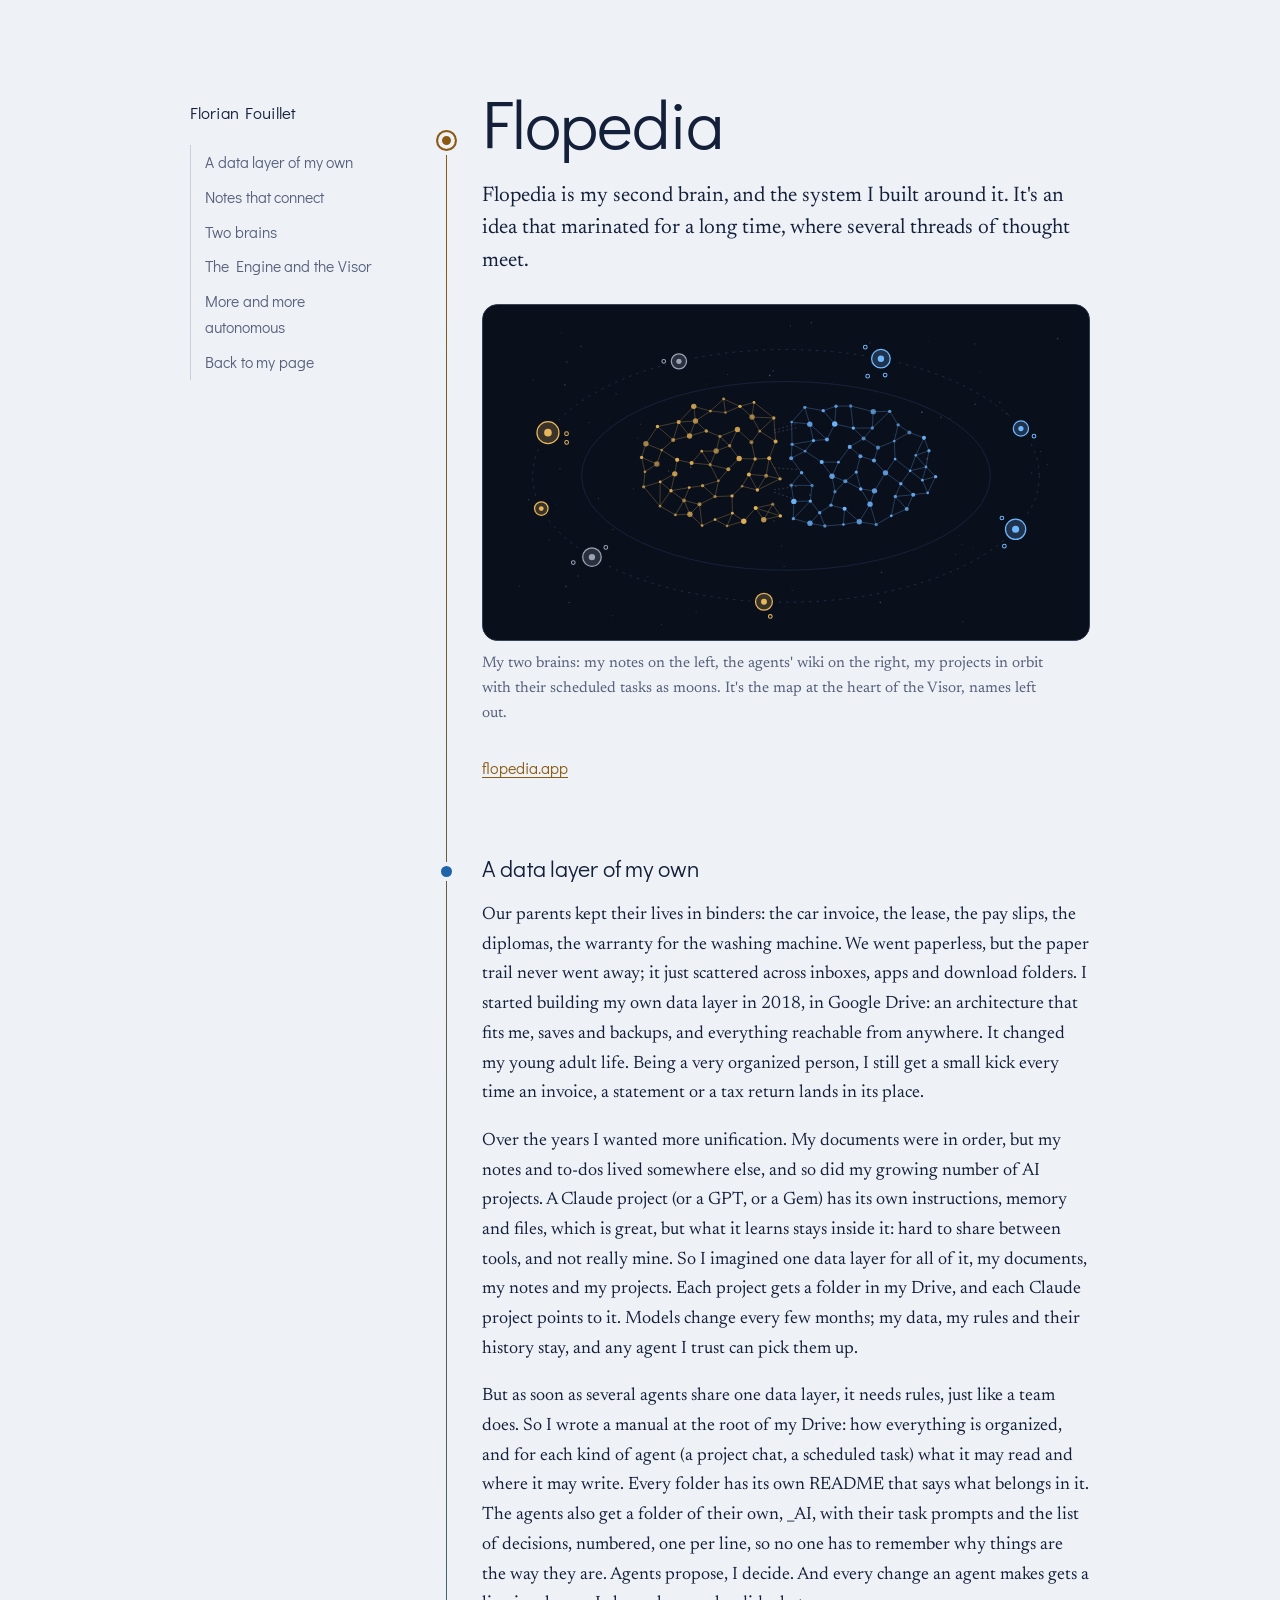
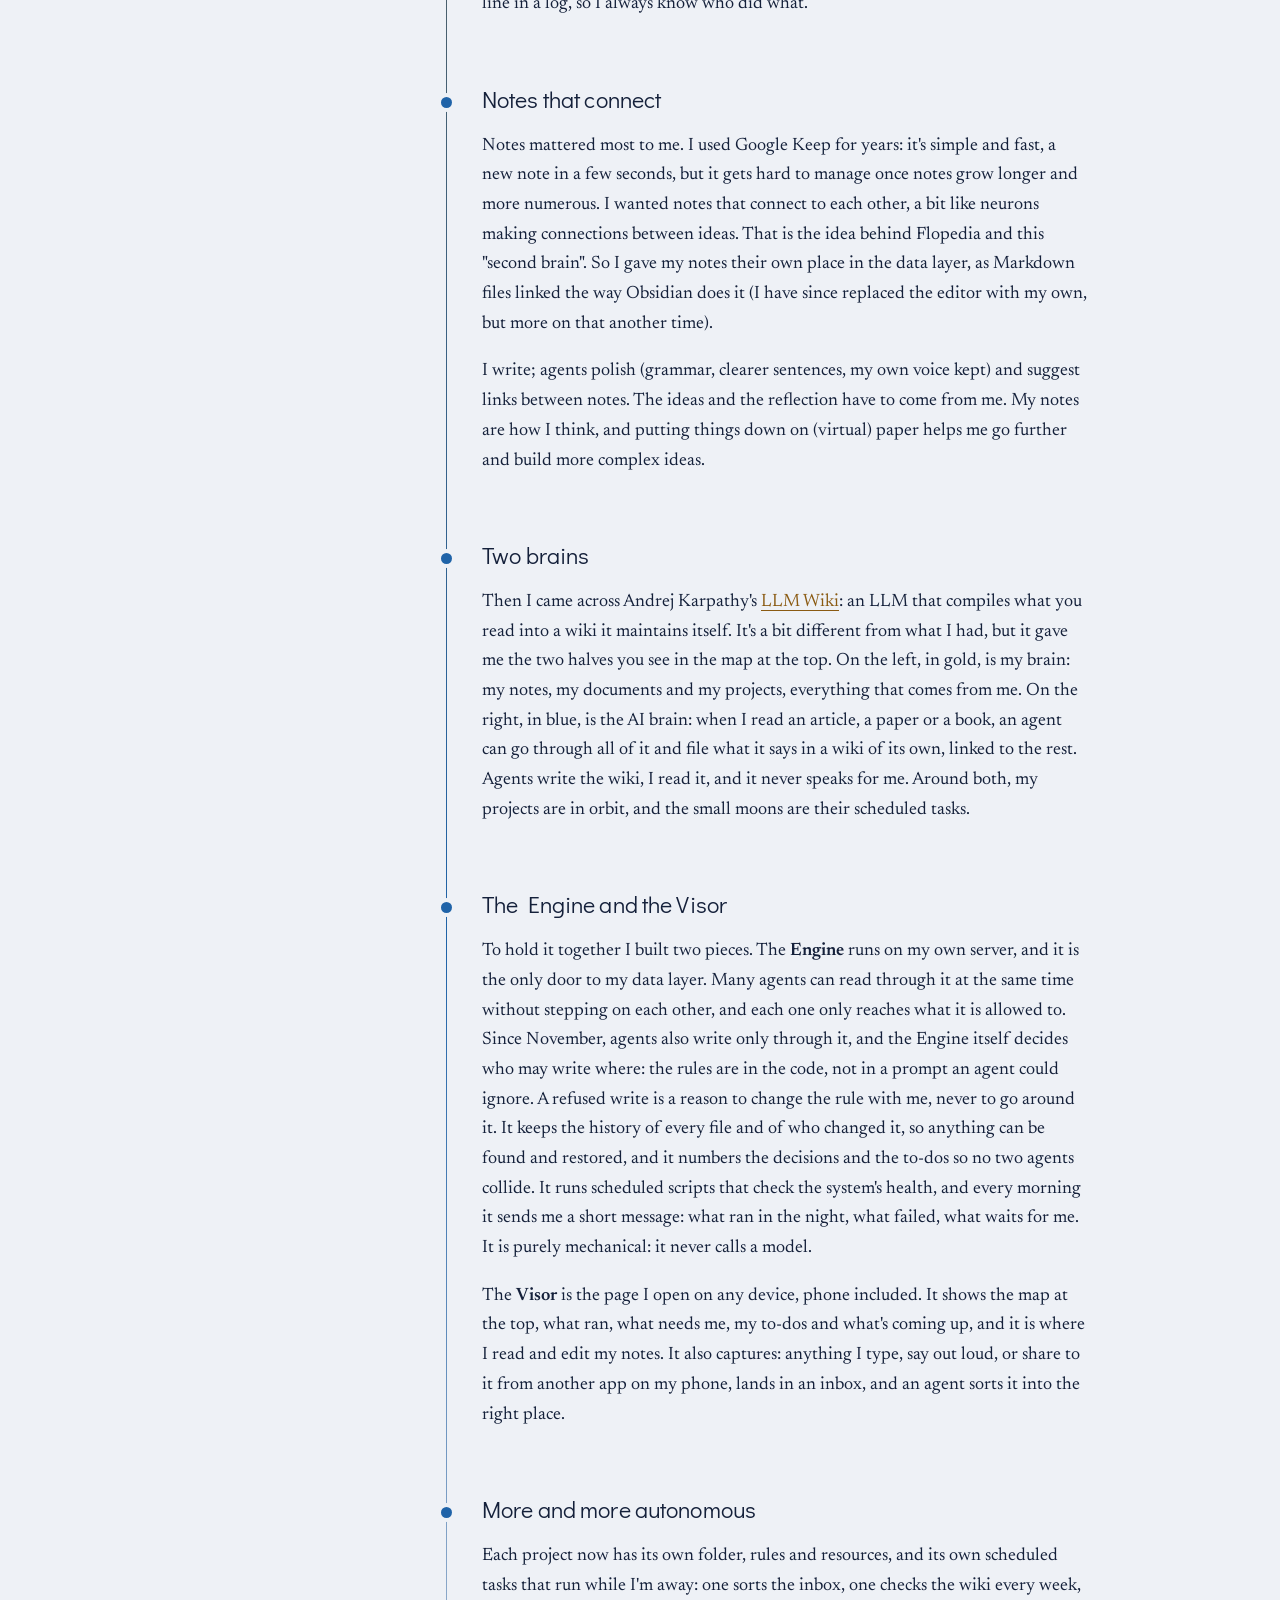
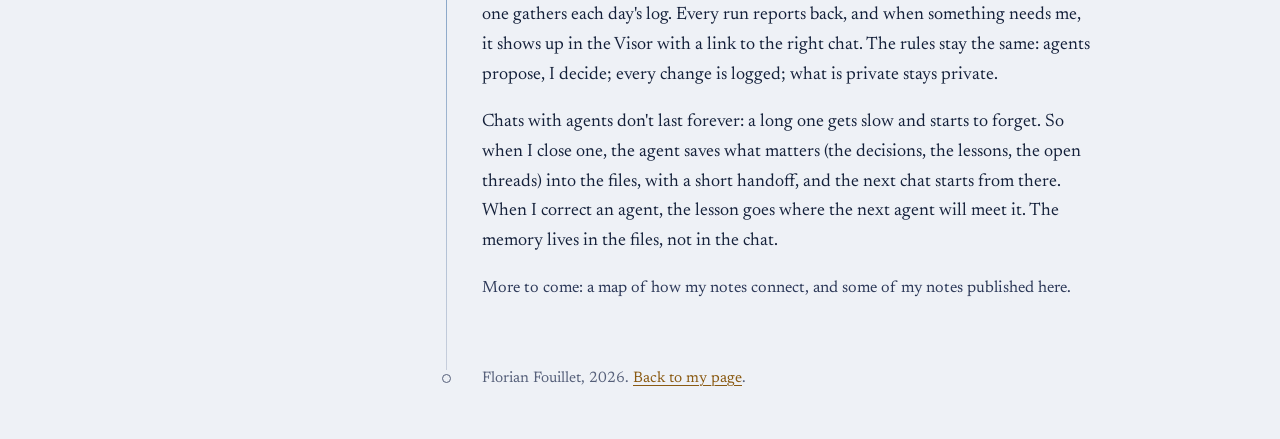
==== flopedia/index.html @ aed80db9 "v1.3: Projects first, the four latest posts, My AI masterclass, and two new pages, /flopedia/ and /m" ====
<!doctype html>
<html lang="en">
<head>
<meta charset="utf-8">
<meta name="viewport" content="width=device-width, initial-scale=1">
<title>Flopedia · Florian Fouillet</title>
<meta name="description" content="Flopedia, Florian Fouillet's second brain: a data layer of his own, notes that connect, a wiki written by AI agents, and the Engine and the Visor that hold it together.">
<meta name="color-scheme" content="dark light">
<link rel="icon" href="/favicon.svg" type="image/svg+xml">
<link rel="apple-touch-icon" href="/apple-touch-icon.png">
<link rel="stylesheet" href="/style.css">
</head>
<body>
<div class="page">

<nav class="toc" aria-label="On this page">
  <a href="/" class="toc-name">Florian Fouillet</a>
  <ul>
    <li><a href="#data-layer">A data layer of my own</a></li>
    <li><a href="#notes">Notes that connect</a></li>
    <li><a href="#two-brains">Two brains</a></li>
    <li><a href="#engine-visor">The Engine and the Visor</a></li>
    <li><a href="#autonomous">More and more autonomous</a></li>
    <li><a href="/">Back to my page</a></li>
  </ul>
</nav>

<div class="content">

<header class="hero" id="top">
  <span class="node node-head" aria-hidden="true"></span>
  <h1>Flopedia</h1>
  <p class="lead">Flopedia is my second brain, and the system I built around it. It's an idea that marinated for a long time, where several threads of thought meet.</p>
  <figure class="map">
      <img src="/flopedia-map.svg" width="720" height="400" alt="A brain drawn as two constellations, gold on the left for my notes and blue on the right for the wiki, circled by an orbit of projects with small moons for their scheduled tasks.">
      <figcaption>My two brains: my notes on the left, the agents' wiki on the right, my projects in orbit with their scheduled tasks as moons. It's the map at the heart of the Visor, names left out.</figcaption>
    </figure>
  <nav class="links" aria-label="Elsewhere">
    <a href="https://flopedia.app/" target="_blank" rel="noopener">flopedia.app</a>
  </nav>
</header>

<main class="lesson">

<section id="data-layer" aria-labelledby="data-layer-h">
  <h2 id="data-layer-h"><span class="node" aria-hidden="true"></span>A data layer of my own</h2>
  <p>Our parents kept their lives in binders: the car invoice, the lease, the pay slips, the diplomas, the warranty for the washing machine. We went paperless, but the paper trail never went away; it just scattered across inboxes, apps and download folders. I started building my own data layer in 2018, in Google Drive: an architecture that fits me, saves and backups, and everything reachable from anywhere. It changed my young adult life. Being a very organized person, I still get a small kick every time an invoice, a statement or a tax return lands in its place.</p>
  <p>Over the years I wanted more unification. My documents were in order, but my notes and to-dos lived somewhere else, and so did my growing number of AI projects. A Claude project (or a GPT, or a Gem) has its own instructions, memory and files, which is great, but what it learns stays inside it: hard to share between tools, and not really mine. So I imagined one data layer for all of it, my documents, my notes and my projects. Each project gets a folder in my Drive, and each Claude project points to it. Models change every few months; my data, my rules and their history stay, and any agent I trust can pick them up.</p>
  <p>But as soon as several agents share one data layer, it needs rules, just like a team does. So I wrote a manual at the root of my Drive: how everything is organized, and for each kind of agent (a project chat, a scheduled task) what it may read and where it may write. Every folder has its own README that says what belongs in it. The agents also get a folder of their own, _AI, with their task prompts and the list of decisions, numbered, one per line, so no one has to remember why things are the way they are. Agents propose, I decide. And every change an agent makes gets a line in a log, so I always know who did what.</p>
</section>

<section id="notes" aria-labelledby="notes-h">
  <h2 id="notes-h"><span class="node" aria-hidden="true"></span>Notes that connect</h2>
  <p>Notes mattered most to me. I used Google Keep for years: it's simple and fast, a new note in a few seconds, but it gets hard to manage once notes grow longer and more numerous. I wanted notes that connect to each other, a bit like neurons making connections between ideas. That is the idea behind Flopedia and this "second brain". So I gave my notes their own place in the data layer, as Markdown files linked the way Obsidian does it (I have since replaced the editor with my own, but more on that another time).</p>
  <p>I write; agents polish (grammar, clearer sentences, my own voice kept) and suggest links between notes. The ideas and the reflection have to come from me. My notes are how I think, and putting things down on (virtual) paper helps me go further and build more complex ideas.</p>
</section>

<section id="two-brains" aria-labelledby="two-brains-h">
  <h2 id="two-brains-h"><span class="node" aria-hidden="true"></span>Two brains</h2>
  <p>Then I came across Andrej Karpathy's <a href="https://gist.github.com/karpathy/442a6bf555914893e9891c11519de94f" target="_blank" rel="noopener">LLM Wiki</a>: an LLM that compiles what you read into a wiki it maintains itself. It's a bit different from what I had, but it gave me the two halves you see in the map at the top. On the left, in gold, is my brain: my notes, my documents and my projects, everything that comes from me. On the right, in blue, is the AI brain: when I read an article, a paper or a book, an agent can go through all of it and file what it says in a wiki of its own, linked to the rest. Agents write the wiki, I read it, and it never speaks for me. Around both, my projects are in orbit, and the small moons are their scheduled tasks.</p>
</section>

<section id="engine-visor" aria-labelledby="engine-visor-h">
  <h2 id="engine-visor-h"><span class="node" aria-hidden="true"></span>The Engine and the Visor</h2>
  <p>To hold it together I built two pieces. The <strong>Engine</strong> runs on my own server, and it is the only door to my data layer. Many agents can read through it at the same time without stepping on each other, and each one only reaches what it is allowed to. Since November, agents also write only through it, and the Engine itself decides who may write where: the rules are in the code, not in a prompt an agent could ignore. A refused write is a reason to change the rule with me, never to go around it. It keeps the history of every file and of who changed it, so anything can be found and restored, and it numbers the decisions and the to-dos so no two agents collide. It runs scheduled scripts that check the system's health, and every morning it sends me a short message: what ran in the night, what failed, what waits for me. It is purely mechanical: it never calls a model.</p>
  <p>The <strong>Visor</strong> is the page I open on any device, phone included. It shows the map at the top, what ran, what needs me, my to-dos and what's coming up, and it is where I read and edit my notes. It also captures: anything I type, say out loud, or share to it from another app on my phone, lands in an inbox, and an agent sorts it into the right place.</p>
</section>

<section id="autonomous" aria-labelledby="autonomous-h">
  <h2 id="autonomous-h"><span class="node" aria-hidden="true"></span>More and more autonomous</h2>
  <p>Each project now has its own folder, rules and resources, and its own scheduled tasks that run while I'm away: one sorts the inbox, one checks the wiki every week, one gathers each day's log. Every run reports back, and when something needs me, it shows up in the Visor with a link to the right chat. The rules stay the same: agents propose, I decide; every change is logged; what is private stays private.</p>
  <p>Chats with agents don't last forever: a long one gets slow and starts to forget. So when I close one, the agent saves what matters (the decisions, the lessons, the open threads) into the files, with a short handoff, and the next chat starts from there. When I correct an agent, the lesson goes where the next agent will meet it. The memory lives in the files, not in the chat.</p>
  <p class="aside">More to come: a map of how my notes connect, and some of my notes published here.</p>
</section>

</main>

<footer class="foot">
  <span class="node node-end" aria-hidden="true"></span>
  <p>Florian Fouillet, 2026. <a href="/">Back to my page</a>.</p>
</footer>

</div>
</div>
<script type="module" src="https://static.cloudflareinsights.com/beacon.min.js" data-cf-beacon='{"token": "4ac5de55cd004744860b5122ab88b4a5"}'></script>
</body>
</html>
---- style.css ----
/* florianfouillet.com: one page, one stylesheet, no script, no outside request.
   The page hangs on one line, like devices on an industrial line topology: each section is a node on it.
   Shape carries meaning as well as colour (the head node is a ring, the others are dots). */

@font-face { font-family: "Newsreader"; src: url("/fonts/Newsreader.woff") format("woff"); font-weight: 200 800; font-style: normal; font-display: swap; }
@font-face { font-family: "Newsreader"; src: url("/fonts/Newsreader-Italic.woff") format("woff"); font-weight: 200 800; font-style: italic; font-display: swap; }
@font-face { font-family: "Didact Gothic"; src: url("/fonts/DidactGothic.woff") format("woff"); font-display: swap; }

:root {
  --ground: #0A0F1C;
  --text: #EDE6D6;
  --soft: #C9C3B5;
  --muted: #9AA3B5;
  --gold: #E8B65A;
  --gold-hover: #F4D79B;
  --blue: #6FB7FF;
  --rule: #26314A;
  --display: "Didact Gothic", "Century Gothic", "Avenir Next", sans-serif;
  --read: "Newsreader", "Iowan Old Style", "Palatino Linotype", Georgia, serif;
  --wire-x: 1rem;
  --gutter: 3.25rem;
  color-scheme: dark;
}

@media (prefers-color-scheme: light) {
  :root {
    --ground: #EEF1F6;
    --text: #14203A;
    --soft: #2C3858;
    --muted: #56607A;
    --gold: #8A5A12;
    --gold-hover: #6E4710;
    --blue: #1F63A8;
    --rule: #C8CFDC;
    color-scheme: light;
  }
}

* { box-sizing: border-box; }

html { background: var(--ground); color: var(--text); -webkit-text-size-adjust: 100%; }

body {
  margin: 0;
  font-family: var(--read);
  font-size: 1.125rem;
  line-height: 1.65;
  font-optical-sizing: auto;
  text-rendering: optimizeLegibility;
}

a { color: var(--gold); text-decoration-thickness: 1px; text-underline-offset: 0.2em; }
a:hover { color: var(--gold-hover); text-decoration-thickness: 2px; }
a:focus-visible { outline: 2px solid var(--gold); outline-offset: 3px; border-radius: 2px; }

/* Layout: a contents menu that stays in view, and the page on its line */

html { scroll-behavior: smooth; }
section, #top { scroll-margin-top: 2rem; }

.page {
  max-width: calc(12rem + 40rem + var(--gutter) + 4rem);
  margin: 0 auto;
  display: grid;
  grid-template-columns: 12rem minmax(0, 1fr);
  gap: 0 2rem;
  padding: 0 1.5rem;
}

.toc {
  position: sticky;
  top: 0;
  align-self: start;
  padding: 5.9rem 0 2rem;
  font-family: var(--display);
  font-size: 0.98rem;
  word-spacing: -0.03em;
}
.toc ul { list-style: none; margin: 0; padding: 0; }
.toc li { margin: 0; }
.toc a {
  display: block;
  padding: 0.28rem 0 0.28rem 0.9rem;
  border-left: 1px solid var(--rule);
  color: var(--muted);
  text-decoration: none;
}
.toc a:hover { color: var(--text); border-left-color: var(--gold); }
.toc a:focus-visible { outline-offset: 1px; }
.toc .toc-name {
  border-left: 0;
  padding-left: 0;
  margin-bottom: 0.9rem;
  color: var(--text);
  font-size: 1.05rem;
  word-spacing: -0.04em;
}

/* The line and its nodes */

.content {
  position: relative;
  max-width: calc(40rem + var(--gutter));
  padding: 5.5rem 0 3rem calc(var(--gutter) + 1rem);
}

.content::before {
  content: "";
  position: absolute;
  left: calc(var(--wire-x) + 1rem);
  top: calc(5.5rem + 52px);
  bottom: 3.9rem;
  width: 1px;
  background: linear-gradient(to bottom, var(--gold), var(--blue) 70%, var(--rule));
  transform-origin: top;
  animation: wire 1.6s cubic-bezier(.3, .6, .2, 1) both;
}

.node {
  position: absolute;
  left: calc(var(--wire-x) - var(--gutter) - 5px);
  top: 0.55em;
  width: 11px;
  height: 11px;
  border-radius: 50%;
  background: var(--blue);
  box-shadow: 0 0 0 4px var(--ground);
  animation: node 0.5s ease-out both;
}

.node-head {
  left: calc(var(--wire-x) - var(--gutter) - 10px);
  top: calc(52px - 10.5px);
  width: 21px;
  height: 21px;
  background: var(--ground);
  border: 2px solid var(--gold);
  box-shadow: 0 0 0 4px var(--ground), inset 0 0 0 4px var(--ground), inset 0 0 0 9px var(--gold);
}

.node-end {
  left: calc(var(--wire-x) - var(--gutter) - 4px);
  top: 0.55em;
  width: 9px;
  height: 9px;
  background: var(--ground);
  border: 1.5px solid var(--muted);
}

section:nth-of-type(1) .node { animation-delay: 0.35s; }
section:nth-of-type(2) .node { animation-delay: 0.5s; }
section:nth-of-type(3) .node { animation-delay: 0.65s; }
section:nth-of-type(4) .node { animation-delay: 0.8s; }
section:nth-of-type(5) .node { animation-delay: 0.95s; }
section:nth-of-type(6) .node { animation-delay: 1.1s; }
section:nth-of-type(7) .node { animation-delay: 1.25s; }
section:nth-of-type(8) .node { animation-delay: 1.4s; }
section:nth-of-type(9) .node { animation-delay: 1.55s; }
.node-end { animation-delay: 1.7s; }

@keyframes wire { from { transform: scaleY(0); } to { transform: scaleY(1); } }
@keyframes node { from { opacity: 0; transform: scale(0.4); } to { opacity: 1; transform: scale(1); } }

@media (prefers-reduced-motion: reduce) {
  html { scroll-behavior: auto; }
  .content::before, .node { animation: none; }
}

/* Head */

.hero { position: relative; margin-bottom: 4.5rem; }

.id { display: flex; align-items: center; gap: 1.5rem; margin-bottom: 1.8rem; }

.portrait {
  flex: none;
  width: 104px;
  height: 104px;
  border-radius: 50%;
  object-fit: cover;
  box-shadow: 0 0 0 2px var(--ground), 0 0 0 3px var(--gold);
}

h1 {
  font-family: var(--display);
  font-weight: 400;
  font-size: clamp(2.6rem, 7vw, 4.25rem);
  line-height: 1.02;
  letter-spacing: -0.015em;
  word-spacing: -0.07em;
  margin: 0;
}

.known {
  font-family: var(--display);
  color: var(--muted);
  font-size: 1.05rem;
  margin: 0.5rem 0 0;
}

.lead {
  font-size: 1.32rem;
  line-height: 1.55;
  color: var(--text);
  max-width: 34em;
  margin: 0 0 1.6rem;
}

.links { display: flex; flex-wrap: wrap; gap: 0.4rem 1.6rem; font-family: var(--display); font-size: 1rem; }

/* Sections */

section { position: relative; margin: 0 0 4rem; }

h2 {
  position: relative;
  font-family: var(--display);
  font-weight: 400;
  font-size: 1.45rem;
  letter-spacing: 0.005em;
  word-spacing: -0.04em;
  line-height: 1.3;
  margin: 0 0 1.1rem;
}

h3 {
  font-family: var(--read);
  font-weight: 600;
  font-size: 1.15rem;
  line-height: 1.4;
  margin: 0;
}

p { margin: 0 0 1em; max-width: 38em; }

.intro { color: var(--soft); }

/* Work */

.timeline { list-style: none; margin: 0 0 1.5rem; padding: 0; }

.timeline li {
  display: grid;
  grid-template-columns: 8.5rem 1fr;
  gap: 0 1.25rem;
  padding: 1.1rem 0;
  border-top: 1px solid var(--rule);
}
.timeline li:last-child { border-bottom: 1px solid var(--rule); }
.timeline li p { margin-bottom: 0.4em; }

.when {
  font-family: var(--display);
  font-size: 0.95rem;
  color: var(--muted);
  padding-top: 0.15rem;
}

.where { color: var(--muted); font-style: italic; font-size: 1.02rem; }

.aside { color: var(--soft); font-size: 1.02rem; }

/* Projects */

.project { margin: 0 0 2.4rem; }
.project strong { font-weight: 600; }

.map { margin: 1.6rem 0 1.8rem; }
.map img { display: block; width: 100%; height: auto; border-radius: 14px; }
.map figcaption { color: var(--muted); font-size: 0.95rem; margin-top: 0.6rem; max-width: 38em; }

/* People */

.people { margin: 0; }
.people dt { font-family: var(--display); font-size: 1.15rem; word-spacing: -0.04em; margin-top: 1.1rem; }
.people dt:first-child { margin-top: 0; }
.people dd { margin: 0.25rem 0 0; max-width: 38em; }
.people dd p { margin: 0 0 0.7em; }
.people dd p:last-child { margin-bottom: 0; }
.project h3 { font-family: var(--display); font-weight: 400; font-size: 1.25rem; word-spacing: -0.04em; margin-bottom: 0.3rem; }

/* Reading and writing */

.shelf, .posts, .tenets { list-style: none; margin: 0; padding: 0; }

.shelf li, .posts li {
  display: flex;
  flex-wrap: wrap;
  justify-content: space-between;
  align-items: baseline;
  gap: 0.1rem 1.5rem;
  padding: 0.55rem 0;
  border-bottom: 1px solid var(--rule);
}

cite { font-style: italic; font-size: 1.12rem; }
.posts .title { font-size: 1.08rem; }
.by, .date { color: var(--muted); font-size: 0.98rem; }
.date { font-family: var(--display); font-size: 0.92rem; }

.tenets li { padding: 0.15rem 0; }
.tenets li + li { margin-top: 1.3rem; }
.tenets h3 {
  font-weight: 400;
  font-size: 1.3rem;
  line-height: 1.45;
  margin: 0 0 0.3rem;
}
.tenets p { margin: 0; }

/* Foot */

.foot { position: relative; color: var(--muted); font-size: 0.95rem; }
.foot p { margin: 0; }
.foot p + p { margin-top: 0.3rem; }

/* Medium screens: the menu becomes a bar along the top */

@media (max-width: 64rem) {
  .page { display: block; max-width: calc(40rem + var(--gutter) + 3rem); }
  .toc {
    position: sticky;
    top: 0;
    z-index: 2;
    margin: 0 -1.5rem;
    padding: 0.6rem 1.5rem;
    background: var(--ground);
    border-bottom: 1px solid var(--rule);
    overflow-x: auto;
    white-space: nowrap;
    scrollbar-width: none;
  }
  .toc::-webkit-scrollbar { display: none; }
  .toc .toc-name { display: none; }
  .toc ul { display: flex; gap: 1.2rem; }
  .toc a { display: inline-block; border-left: 0; padding: 0.2rem 0; }
  .toc a:hover { border-left-color: transparent; text-decoration: underline; text-decoration-color: var(--gold); }
  section, #top { scroll-margin-top: 3.6rem; }
  .content { padding-top: 3.5rem; }
  .content::before { top: calc(3.5rem + 52px); }
}

/* Narrow screens: the line moves to the edge */

@media (max-width: 40rem) {
  :root { --wire-x: 0.25rem; --gutter: 1.6rem; }
  body { font-size: 1.0625rem; }
  .page { padding: 0 1rem; }
  .toc { margin: 0 -1rem; padding: 0.55rem 1rem; font-size: 0.95rem; }
  .content { padding: 2.5rem 0 2.5rem calc(var(--gutter) + 0rem); }
  .content::before { left: calc(var(--wire-x) + 0rem); top: calc(2.5rem + 38px); bottom: 3.4rem; }
  .portrait { width: 76px; height: 76px; }
  .id { gap: 1rem; }
  .node-head { width: 17px; height: 17px; left: calc(var(--wire-x) - var(--gutter) - 8px); top: calc(38px - 8.5px); box-shadow: 0 0 0 3px var(--ground), inset 0 0 0 3px var(--ground), inset 0 0 0 7px var(--gold); }
  .lead { font-size: 1.18rem; }
  .timeline li { grid-template-columns: 1fr; }
  .when { padding-top: 0; }
  .tenets h3 { font-size: 1.15rem; }
}

/* v1.2: the hero's second paragraph, and the Flopedia story's sub-heads */

.hero .intro { max-width: 38em; margin: 0 0 1.6rem; }
.project h4 {
  font-family: var(--display);
  font-weight: 400;
  font-size: 1.08rem;
  word-spacing: -0.04em;
  color: var(--text);
  margin: 1.9rem 0 0.45rem;
}

/* v1.3: a tenth section on the line, and the masterclass page */

section:nth-of-type(10) .node { animation-delay: 1.7s; }
.node-end { animation-delay: 1.85s; }
.hero > h1 { margin-bottom: 1.4rem; }
.nest {
  font-family: var(--display);
  word-spacing: 0.05em;
  color: var(--blue);
  margin: 0.2rem 0 1rem;
}
.points { margin: 0 0 1rem; padding-left: 1.2rem; max-width: 38em; }
.points li { margin: 0 0 0.45em; }
.points strong, .lesson strong { font-weight: 600; }
.formula {
  font-family: var(--read);
  font-style: italic;
  font-size: 1.2rem;
  padding: 0.6rem 1rem;
  border-left: 2px solid var(--gold);
  margin: 0.4rem 0 1.1rem;
}
.shelf li > a { font-size: 1.08rem; }
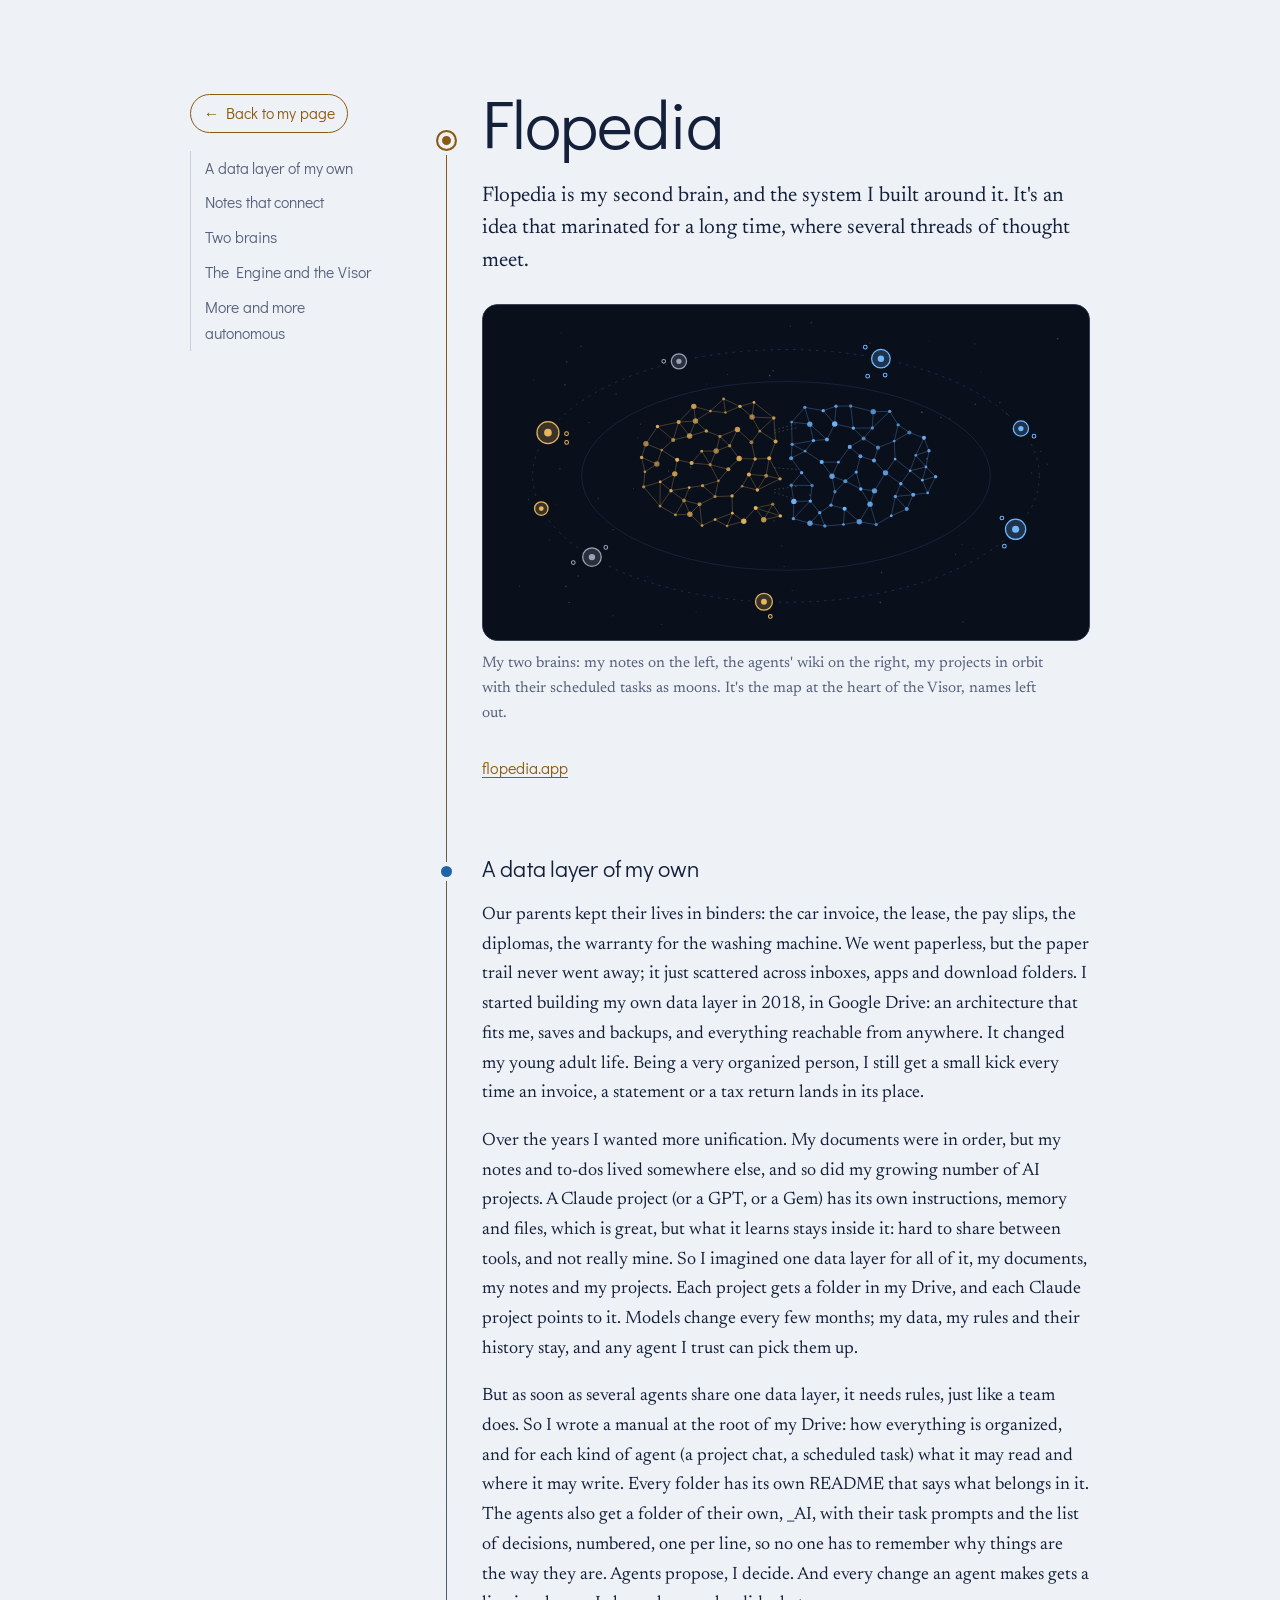
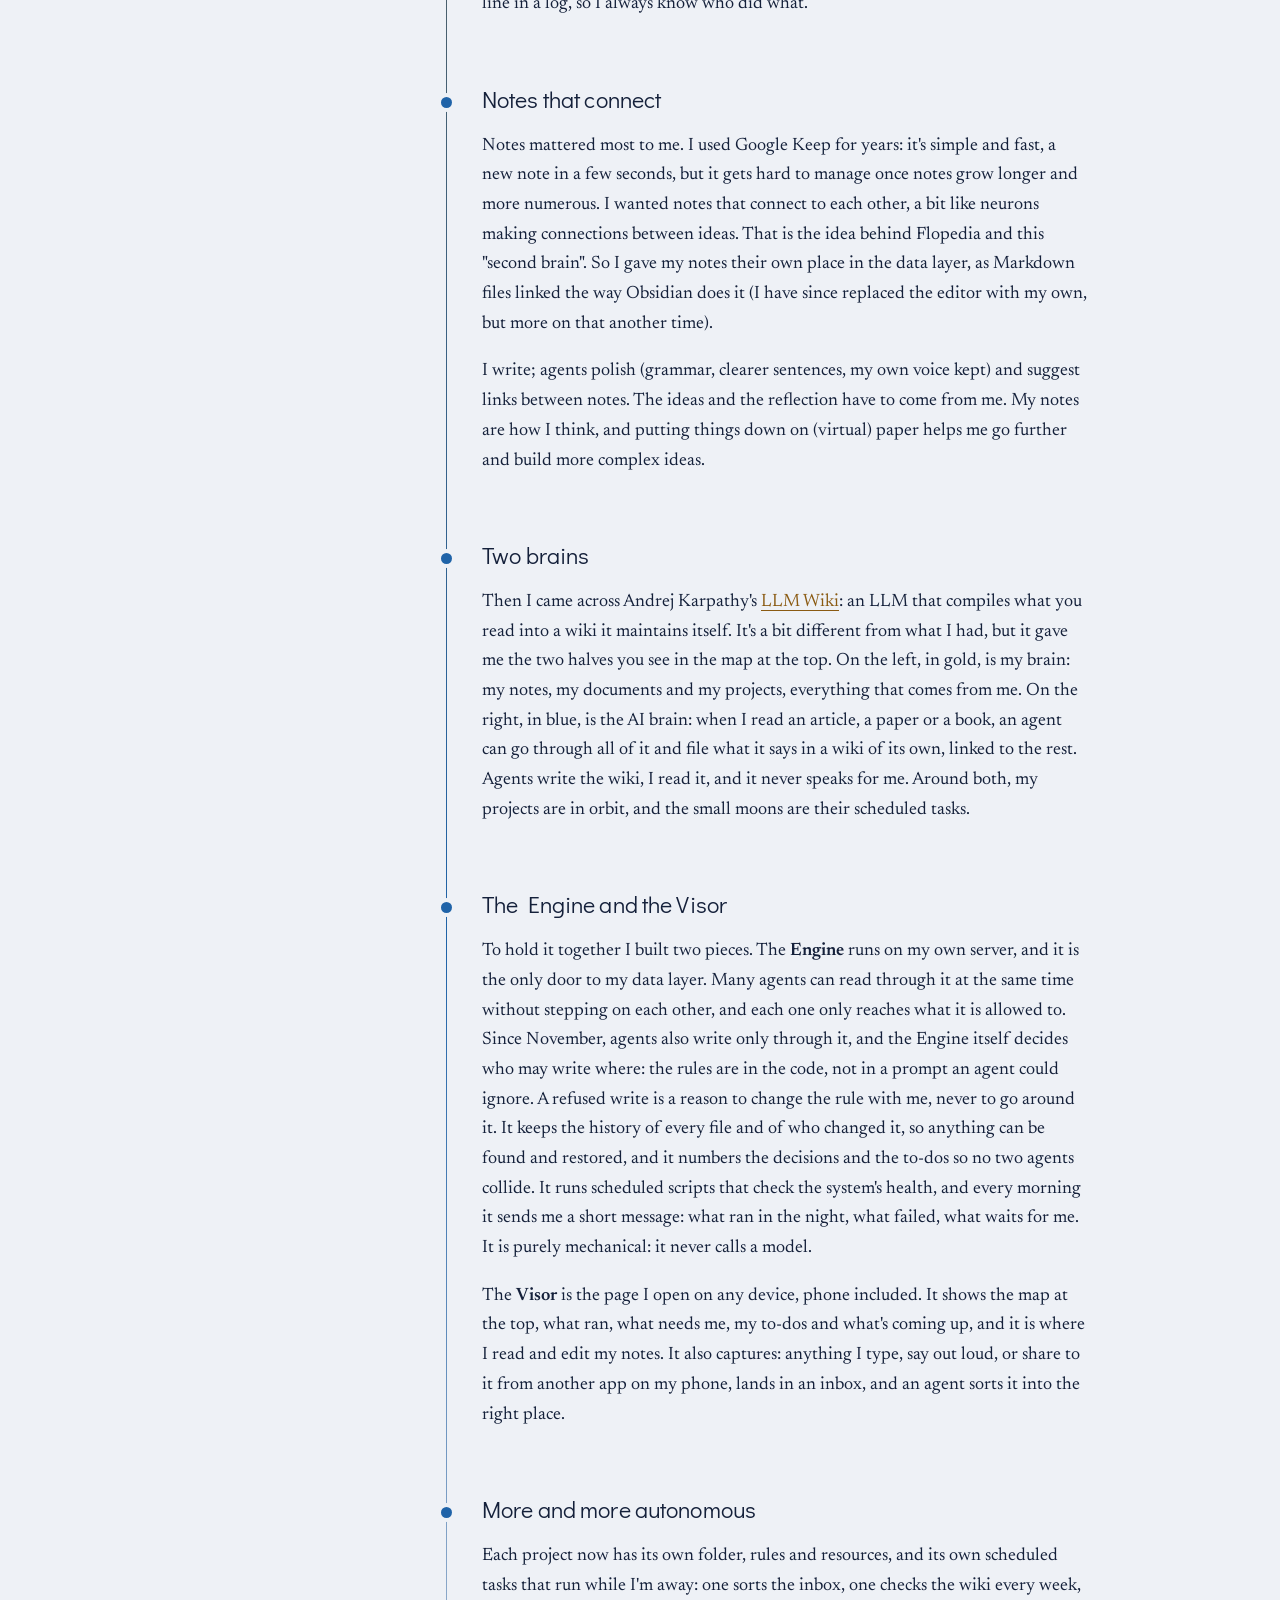
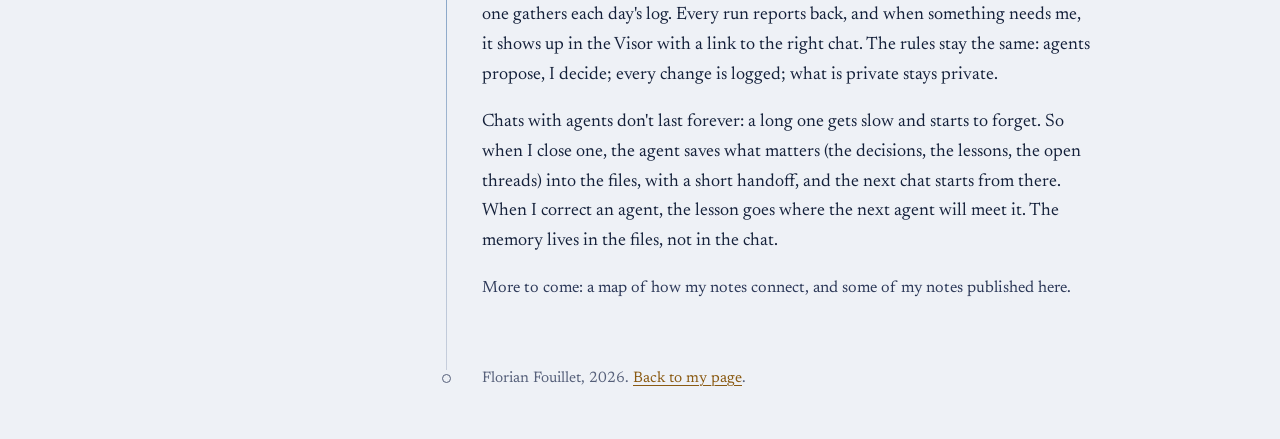
==== commit e58af929: "v1.4: the home's Flopedia links open /flopedia/, one link to the masterclass, a second line of links" ====
--- a/flopedia/index.html
+++ b/flopedia/index.html
@@ -14,14 +14,13 @@
 <div class="page">
 
 <nav class="toc" aria-label="On this page">
-  <a href="/" class="toc-name">Florian Fouillet</a>
+  <a href="/" class="toc-back">&larr; Back to my page</a>
   <ul>
     <li><a href="#data-layer">A data layer of my own</a></li>
     <li><a href="#notes">Notes that connect</a></li>
     <li><a href="#two-brains">Two brains</a></li>
     <li><a href="#engine-visor">The Engine and the Visor</a></li>
     <li><a href="#autonomous">More and more autonomous</a></li>
-    <li><a href="/">Back to my page</a></li>
   </ul>
 </nav>
 
--- a/style.css
+++ b/style.css
@@ -393,3 +393,22 @@
   margin: 0.4rem 0 1.1rem;
 }
 .shelf li > a { font-size: 1.08rem; }
+
+/* v1.4: the second line of links in the head (my pages), and a back link on the new pages that is easy to find */
+
+.links + .links-pages { margin-top: 0.5rem; }
+.toc .toc-back {
+  display: inline-block;
+  margin-bottom: 1.1rem;
+  padding: 0.35rem 0.8rem;
+  border: 1px solid var(--gold);
+  border-radius: 999px;
+  color: var(--gold);
+  font-size: 0.98rem;
+  text-decoration: none;
+}
+.toc .toc-back:hover { color: var(--gold-hover); border-color: var(--gold-hover); }
+@media (max-width: 64rem) {
+  .toc { display: flex; align-items: center; gap: 1.2rem; }
+  .toc .toc-back { flex: none; margin: 0; padding: 0.15rem 0.7rem; }
+}
